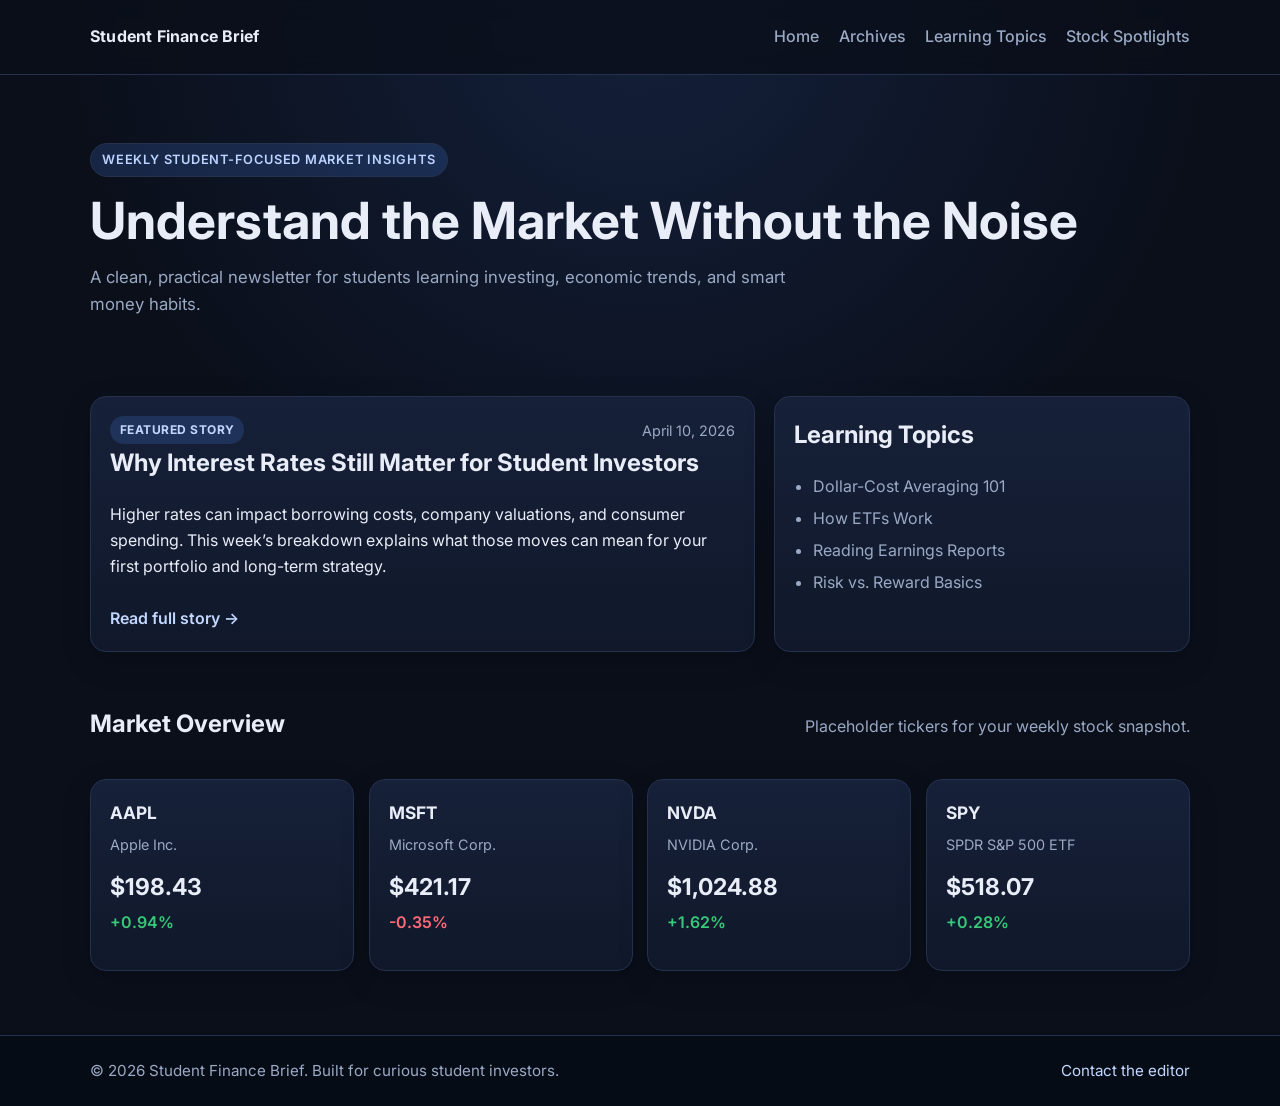
==== index.html @ 0701eed8 "Create dark-themed student finance newsletter homepage" ====
<!DOCTYPE html>
<html lang="en">
  <head>
    <meta charset="UTF-8" />
    <meta name="viewport" content="width=device-width, initial-scale=1.0" />
    <title>Student Finance Brief</title>
    <link rel="preconnect" href="https://fonts.googleapis.com" />
    <link rel="preconnect" href="https://fonts.gstatic.com" crossorigin />
    <link
      href="https://fonts.googleapis.com/css2?family=Inter:wght@400;500;600;700;800&display=swap"
      rel="stylesheet"
    />
    <link rel="stylesheet" href="style.css" />
  </head>
  <body>
    <header class="site-header">
      <div class="container nav-wrap">
        <a class="brand" href="#">Student Finance Brief</a>
        <nav aria-label="Main navigation">
          <ul class="nav-links">
            <li><a href="#">Home</a></li>
            <li><a href="#archives">Archives</a></li>
            <li><a href="#topics">Learning Topics</a></li>
            <li><a href="#spotlights">Stock Spotlights</a></li>
          </ul>
        </nav>
      </div>
    </header>

    <main>
      <section class="hero">
        <div class="container">
          <p class="tag">Weekly student-focused market insights</p>
          <h1>Understand the Market Without the Noise</h1>
          <p class="subtitle">
            A clean, practical newsletter for students learning investing,
            economic trends, and smart money habits.
          </p>
        </div>
      </section>

      <section class="section" id="archives">
        <div class="container grid two-col">
          <article class="card featured-story">
            <div class="card-head">
              <span class="badge">Featured Story</span>
              <time datetime="2026-04-10">April 10, 2026</time>
            </div>
            <h2>Why Interest Rates Still Matter for Student Investors</h2>
            <p>
              Higher rates can impact borrowing costs, company valuations, and
              consumer spending. This week’s breakdown explains what those moves
              can mean for your first portfolio and long-term strategy.
            </p>
            <a class="read-more" href="#">Read full story →</a>
          </article>

          <aside class="card" id="topics">
            <h2>Learning Topics</h2>
            <ul class="topic-list">
              <li>Dollar-Cost Averaging 101</li>
              <li>How ETFs Work</li>
              <li>Reading Earnings Reports</li>
              <li>Risk vs. Reward Basics</li>
            </ul>
          </aside>
        </div>
      </section>

      <section class="section" id="spotlights">
        <div class="container">
          <div class="section-header">
            <h2>Market Overview</h2>
            <p>Placeholder tickers for your weekly stock snapshot.</p>
          </div>
          <div class="ticker-grid" id="ticker-grid">
            <article class="ticker-card" data-symbol="AAPL">
              <h3>AAPL</h3>
              <p class="company">Apple Inc.</p>
              <p class="price">$---.--</p>
              <p class="change neutral">--.--%</p>
            </article>
            <article class="ticker-card" data-symbol="MSFT">
              <h3>MSFT</h3>
              <p class="company">Microsoft Corp.</p>
              <p class="price">$---.--</p>
              <p class="change neutral">--.--%</p>
            </article>
            <article class="ticker-card" data-symbol="NVDA">
              <h3>NVDA</h3>
              <p class="company">NVIDIA Corp.</p>
              <p class="price">$---.--</p>
              <p class="change neutral">--.--%</p>
            </article>
            <article class="ticker-card" data-symbol="SPY">
              <h3>SPY</h3>
              <p class="company">SPDR S&P 500 ETF</p>
              <p class="price">$---.--</p>
              <p class="change neutral">--.--%</p>
            </article>
          </div>
        </div>
      </section>
    </main>

    <footer class="site-footer">
      <div class="container footer-wrap">
        <p>© 2026 Student Finance Brief. Built for curious student investors.</p>
        <a href="mailto:editor@studentfinancebrief.com">Contact the editor</a>
      </div>
    </footer>

    <script src="script.js"></script>
  </body>
</html>
---- style.css ----
:root {
  --bg: #0a0f1a;
  --panel: #10182a;
  --panel-2: #162038;
  --text: #e8edf7;
  --muted: #9aa9c4;
  --accent: #4f8cff;
  --accent-soft: rgba(79, 140, 255, 0.18);
  --border: #24324f;
  --positive: #37c979;
  --negative: #ff6a7a;
  --neutral: #b5bfd3;
  --radius: 16px;
}

* {
  box-sizing: border-box;
}

body {
  margin: 0;
  font-family: "Inter", system-ui, -apple-system, Segoe UI, Roboto, sans-serif;
  background: radial-gradient(circle at top, #14203b 0%, var(--bg) 45%);
  color: var(--text);
  line-height: 1.6;
}

.container {
  width: min(1100px, 92vw);
  margin: 0 auto;
}

.site-header {
  position: sticky;
  top: 0;
  z-index: 20;
  backdrop-filter: blur(10px);
  background: rgba(10, 15, 26, 0.82);
  border-bottom: 1px solid var(--border);
}

.nav-wrap {
  display: flex;
  justify-content: space-between;
  align-items: center;
  min-height: 74px;
  gap: 1rem;
}

.brand {
  text-decoration: none;
  color: var(--text);
  font-weight: 700;
  letter-spacing: 0.2px;
}

.nav-links {
  list-style: none;
  margin: 0;
  padding: 0;
  display: flex;
  gap: 1.2rem;
  flex-wrap: wrap;
}

.nav-links a {
  text-decoration: none;
  color: var(--muted);
  font-weight: 500;
  transition: color 0.2s ease;
}

.nav-links a:hover {
  color: var(--text);
}

.hero {
  padding: 4.25rem 0 2.5rem;
}

.tag {
  display: inline-block;
  margin: 0;
  padding: 0.35rem 0.7rem;
  border-radius: 999px;
  border: 1px solid var(--border);
  background: var(--accent-soft);
  color: #bcd3ff;
  font-size: 0.8rem;
  font-weight: 600;
  text-transform: uppercase;
  letter-spacing: 0.06em;
}

h1 {
  margin: 0.85rem 0 0;
  font-size: clamp(2rem, 4.2vw, 3.2rem);
  line-height: 1.2;
}

.subtitle {
  max-width: 700px;
  margin-top: 0.8rem;
  color: var(--muted);
  font-size: 1.05rem;
}

.section {
  padding: 1.3rem 0 2rem;
}

.grid.two-col {
  display: grid;
  grid-template-columns: 1.6fr 1fr;
  gap: 1.2rem;
}

.card,
.ticker-card {
  background: linear-gradient(180deg, var(--panel-2), var(--panel));
  border: 1px solid var(--border);
  border-radius: var(--radius);
  padding: 1.2rem;
  box-shadow: 0 10px 30px rgba(0, 0, 0, 0.18);
}

.card h2,
.section-header h2 {
  margin-top: 0;
}

.card-head {
  display: flex;
  justify-content: space-between;
  align-items: center;
  gap: 1rem;
  color: var(--muted);
  font-size: 0.9rem;
}

.badge {
  padding: 0.28rem 0.6rem;
  border-radius: 999px;
  background: var(--accent-soft);
  color: #c2d7ff;
  font-size: 0.75rem;
  font-weight: 700;
  letter-spacing: 0.04em;
  text-transform: uppercase;
}

.read-more {
  display: inline-block;
  margin-top: 0.7rem;
  text-decoration: none;
  color: #c2d7ff;
  font-weight: 600;
}

.topic-list {
  margin: 0;
  padding-left: 1.15rem;
  color: var(--muted);
}

.topic-list li + li {
  margin-top: 0.4rem;
}

.section-header {
  display: flex;
  flex-wrap: wrap;
  justify-content: space-between;
  align-items: baseline;
  gap: 0.8rem;
  margin-bottom: 1rem;
}

.section-header p {
  margin: 0;
  color: var(--muted);
}

.ticker-grid {
  display: grid;
  grid-template-columns: repeat(4, minmax(150px, 1fr));
  gap: 0.9rem;
}

.ticker-card h3 {
  margin: 0;
  font-size: 1.08rem;
}

.company {
  margin: 0.35rem 0 0.8rem;
  color: var(--muted);
  font-size: 0.9rem;
}

.price {
  margin: 0;
  font-size: 1.45rem;
  font-weight: 700;
}

.change {
  margin-top: 0.25rem;
  font-weight: 600;
}

.change.positive {
  color: var(--positive);
}

.change.negative {
  color: var(--negative);
}

.change.neutral {
  color: var(--neutral);
}

.site-footer {
  margin-top: 2rem;
  border-top: 1px solid var(--border);
  background: rgba(7, 12, 22, 0.85);
}

.footer-wrap {
  min-height: 70px;
  display: flex;
  align-items: center;
  justify-content: space-between;
  flex-wrap: wrap;
  gap: 0.7rem;
  color: var(--muted);
  font-size: 0.95rem;
}

.site-footer a {
  color: #c2d7ff;
  text-decoration: none;
}

@media (max-width: 900px) {
  .grid.two-col {
    grid-template-columns: 1fr;
  }

  .ticker-grid {
    grid-template-columns: repeat(2, minmax(150px, 1fr));
  }
}

@media (max-width: 560px) {
  .ticker-grid {
    grid-template-columns: 1fr;
  }

  .nav-wrap {
    padding: 0.8rem 0;
  }
}
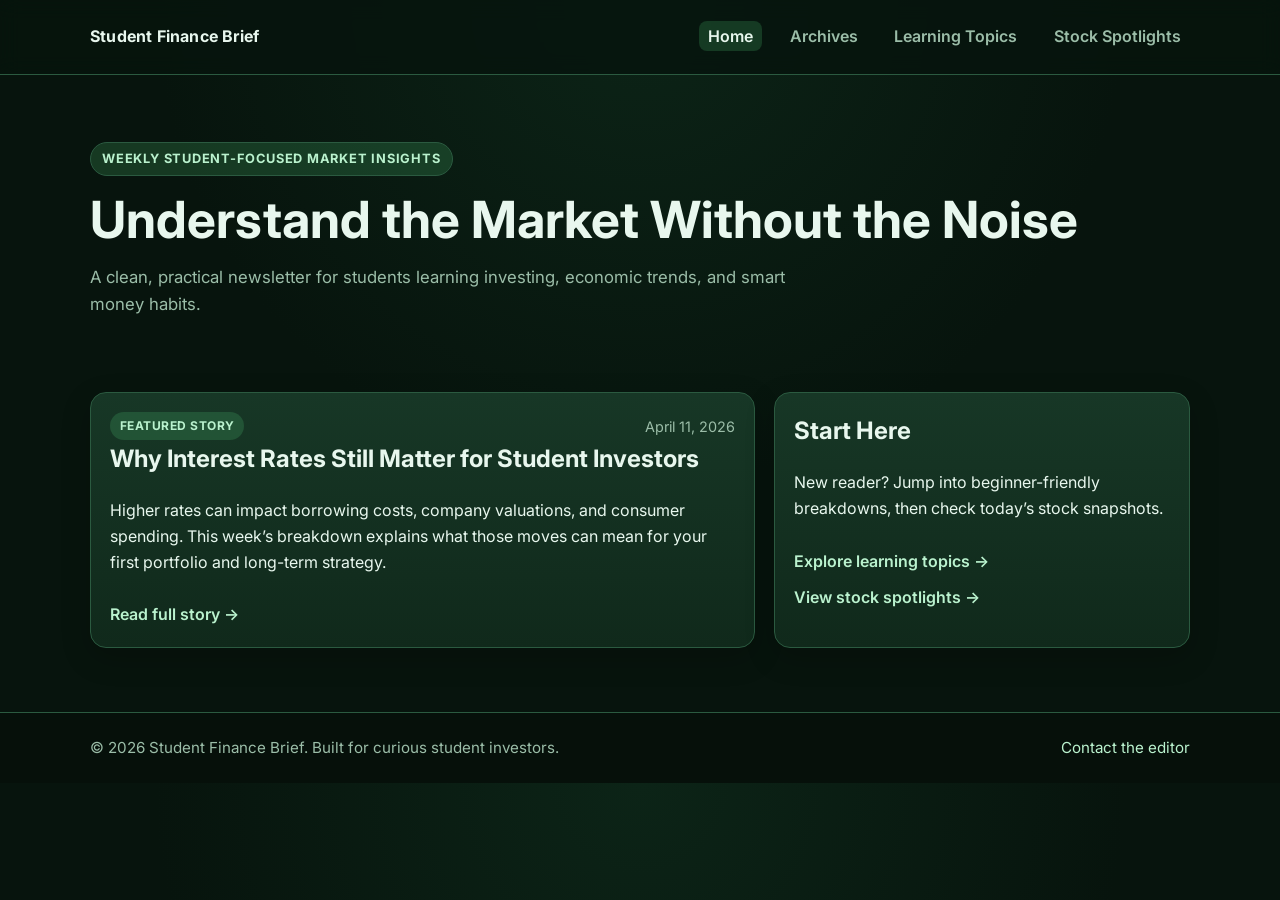
==== commit 6d4ef07e: "Split navbar into real pages and apply green finance theme" ====
--- a/index.html
+++ b/index.html
@@ -3,7 +3,7 @@
   <head>
     <meta charset="UTF-8" />
     <meta name="viewport" content="width=device-width, initial-scale=1.0" />
-    <title>Student Finance Brief</title>
+    <title>Student Finance Brief | Home</title>
     <link rel="preconnect" href="https://fonts.googleapis.com" />
     <link rel="preconnect" href="https://fonts.gstatic.com" crossorigin />
     <link
@@ -15,13 +15,13 @@
   <body>
     <header class="site-header">
       <div class="container nav-wrap">
-        <a class="brand" href="#">Student Finance Brief</a>
+        <a class="brand" href="index.html">Student Finance Brief</a>
         <nav aria-label="Main navigation">
           <ul class="nav-links">
-            <li><a href="#">Home</a></li>
-            <li><a href="#archives">Archives</a></li>
-            <li><a href="#topics">Learning Topics</a></li>
-            <li><a href="#spotlights">Stock Spotlights</a></li>
+            <li><a class="active" href="index.html">Home</a></li>
+            <li><a href="archives.html">Archives</a></li>
+            <li><a href="learning-topics.html">Learning Topics</a></li>
+            <li><a href="stock-spotlights.html">Stock Spotlights</a></li>
           </ul>
         </nav>
       </div>
@@ -39,12 +39,12 @@
         </div>
       </section>
 
-      <section class="section" id="archives">
+      <section class="section">
         <div class="container grid two-col">
           <article class="card featured-story">
             <div class="card-head">
               <span class="badge">Featured Story</span>
-              <time datetime="2026-04-10">April 10, 2026</time>
+              <time datetime="2026-04-11">April 11, 2026</time>
             </div>
             <h2>Why Interest Rates Still Matter for Student Investors</h2>
             <p>
@@ -52,53 +52,19 @@
               consumer spending. This week’s breakdown explains what those moves
               can mean for your first portfolio and long-term strategy.
             </p>
-            <a class="read-more" href="#">Read full story →</a>
+            <a class="read-more" href="archives.html">Read full story →</a>
           </article>
 
-          <aside class="card" id="topics">
-            <h2>Learning Topics</h2>
-            <ul class="topic-list">
-              <li>Dollar-Cost Averaging 101</li>
-              <li>How ETFs Work</li>
-              <li>Reading Earnings Reports</li>
-              <li>Risk vs. Reward Basics</li>
-            </ul>
+          <aside class="card">
+            <h2>Start Here</h2>
+            <p>
+              New reader? Jump into beginner-friendly breakdowns, then check
+              today’s stock snapshots.
+            </p>
+            <a class="inline-link" href="learning-topics.html">Explore learning topics →</a>
+            <br />
+            <a class="inline-link" href="stock-spotlights.html">View stock spotlights →</a>
           </aside>
-        </div>
-      </section>
-
-      <section class="section" id="spotlights">
-        <div class="container">
-          <div class="section-header">
-            <h2>Market Overview</h2>
-            <p>Placeholder tickers for your weekly stock snapshot.</p>
-          </div>
-          <div class="ticker-grid" id="ticker-grid">
-            <article class="ticker-card" data-symbol="AAPL">
-              <h3>AAPL</h3>
-              <p class="company">Apple Inc.</p>
-              <p class="price">$---.--</p>
-              <p class="change neutral">--.--%</p>
-            </article>
-            <article class="ticker-card" data-symbol="MSFT">
-              <h3>MSFT</h3>
-              <p class="company">Microsoft Corp.</p>
-              <p class="price">$---.--</p>
-              <p class="change neutral">--.--%</p>
-            </article>
-            <article class="ticker-card" data-symbol="NVDA">
-              <h3>NVDA</h3>
-              <p class="company">NVIDIA Corp.</p>
-              <p class="price">$---.--</p>
-              <p class="change neutral">--.--%</p>
-            </article>
-            <article class="ticker-card" data-symbol="SPY">
-              <h3>SPY</h3>
-              <p class="company">SPDR S&P 500 ETF</p>
-              <p class="price">$---.--</p>
-              <p class="change neutral">--.--%</p>
-            </article>
-          </div>
         </div>
       </section>
     </main>
@@ -109,7 +75,5 @@
         <a href="mailto:editor@studentfinancebrief.com">Contact the editor</a>
       </div>
     </footer>
-
-    <script src="script.js"></script>
   </body>
 </html>
--- a/style.css
+++ b/style.css
@@ -1,15 +1,17 @@
 :root {
-  --bg: #0a0f1a;
-  --panel: #10182a;
-  --panel-2: #162038;
-  --text: #e8edf7;
-  --muted: #9aa9c4;
-  --accent: #4f8cff;
-  --accent-soft: rgba(79, 140, 255, 0.18);
-  --border: #24324f;
-  --positive: #37c979;
-  --negative: #ff6a7a;
-  --neutral: #b5bfd3;
+  --bg: #07140d;
+  --bg-accent: #0c2417;
+  --panel: #10291b;
+  --panel-2: #173726;
+  --text: #e8f7ee;
+  --muted: #9bbda8;
+  --accent: #4fce79;
+  --accent-strong: #27b45c;
+  --accent-soft: rgba(79, 206, 121, 0.2);
+  --border: #2b5a40;
+  --positive: #70f5a3;
+  --negative: #ff7d8d;
+  --neutral: #b9d6c3;
   --radius: 16px;
 }
 
@@ -20,7 +22,7 @@
 body {
   margin: 0;
   font-family: "Inter", system-ui, -apple-system, Segoe UI, Roboto, sans-serif;
-  background: radial-gradient(circle at top, #14203b 0%, var(--bg) 45%);
+  background: radial-gradient(circle at top, var(--bg-accent) 0%, var(--bg) 48%);
   color: var(--text);
   line-height: 1.6;
 }
@@ -35,7 +37,7 @@
   top: 0;
   z-index: 20;
   backdrop-filter: blur(10px);
-  background: rgba(10, 15, 26, 0.82);
+  background: rgba(7, 20, 13, 0.85);
   border-bottom: 1px solid var(--border);
 }
 
@@ -66,16 +68,25 @@
 .nav-links a {
   text-decoration: none;
   color: var(--muted);
-  font-weight: 500;
-  transition: color 0.2s ease;
-}
-
-.nav-links a:hover {
+  font-weight: 600;
+  padding: 0.3rem 0.55rem;
+  border-radius: 8px;
+  transition: color 0.2s ease, background-color 0.2s ease;
+}
+
+.nav-links a:hover,
+.nav-links a.active {
   color: var(--text);
-}
-
-.hero {
-  padding: 4.25rem 0 2.5rem;
+  background: var(--accent-soft);
+}
+
+.hero,
+.page-hero {
+  padding: 4.2rem 0 2.3rem;
+}
+
+.page-hero {
+  padding-top: 3rem;
 }
 
 .tag {
@@ -85,9 +96,9 @@
   border-radius: 999px;
   border: 1px solid var(--border);
   background: var(--accent-soft);
-  color: #bcd3ff;
+  color: #baf2ce;
   font-size: 0.8rem;
-  font-weight: 600;
+  font-weight: 700;
   text-transform: uppercase;
   letter-spacing: 0.06em;
 }
@@ -96,6 +107,10 @@
   margin: 0.85rem 0 0;
   font-size: clamp(2rem, 4.2vw, 3.2rem);
   line-height: 1.2;
+}
+
+h2 {
+  margin-top: 0;
 }
 
 .subtitle {
@@ -121,12 +136,7 @@
   border: 1px solid var(--border);
   border-radius: var(--radius);
   padding: 1.2rem;
-  box-shadow: 0 10px 30px rgba(0, 0, 0, 0.18);
-}
-
-.card h2,
-.section-header h2 {
-  margin-top: 0;
+  box-shadow: 0 10px 30px rgba(0, 0, 0, 0.2);
 }
 
 .card-head {
@@ -142,28 +152,31 @@
   padding: 0.28rem 0.6rem;
   border-radius: 999px;
   background: var(--accent-soft);
-  color: #c2d7ff;
+  color: #baf2ce;
   font-size: 0.75rem;
   font-weight: 700;
   letter-spacing: 0.04em;
   text-transform: uppercase;
 }
 
-.read-more {
+.read-more,
+.inline-link {
   display: inline-block;
   margin-top: 0.7rem;
   text-decoration: none;
-  color: #c2d7ff;
+  color: #baf2ce;
   font-weight: 600;
 }
 
-.topic-list {
+.topic-list,
+.archive-list {
   margin: 0;
   padding-left: 1.15rem;
   color: var(--muted);
 }
 
-.topic-list li + li {
+.topic-list li + li,
+.archive-list li + li {
   margin-top: 0.4rem;
 }
 
@@ -224,7 +237,7 @@
 .site-footer {
   margin-top: 2rem;
   border-top: 1px solid var(--border);
-  background: rgba(7, 12, 22, 0.85);
+  background: rgba(6, 16, 11, 0.9);
 }
 
 .footer-wrap {
@@ -239,7 +252,7 @@
 }
 
 .site-footer a {
-  color: #c2d7ff;
+  color: #baf2ce;
   text-decoration: none;
 }
 
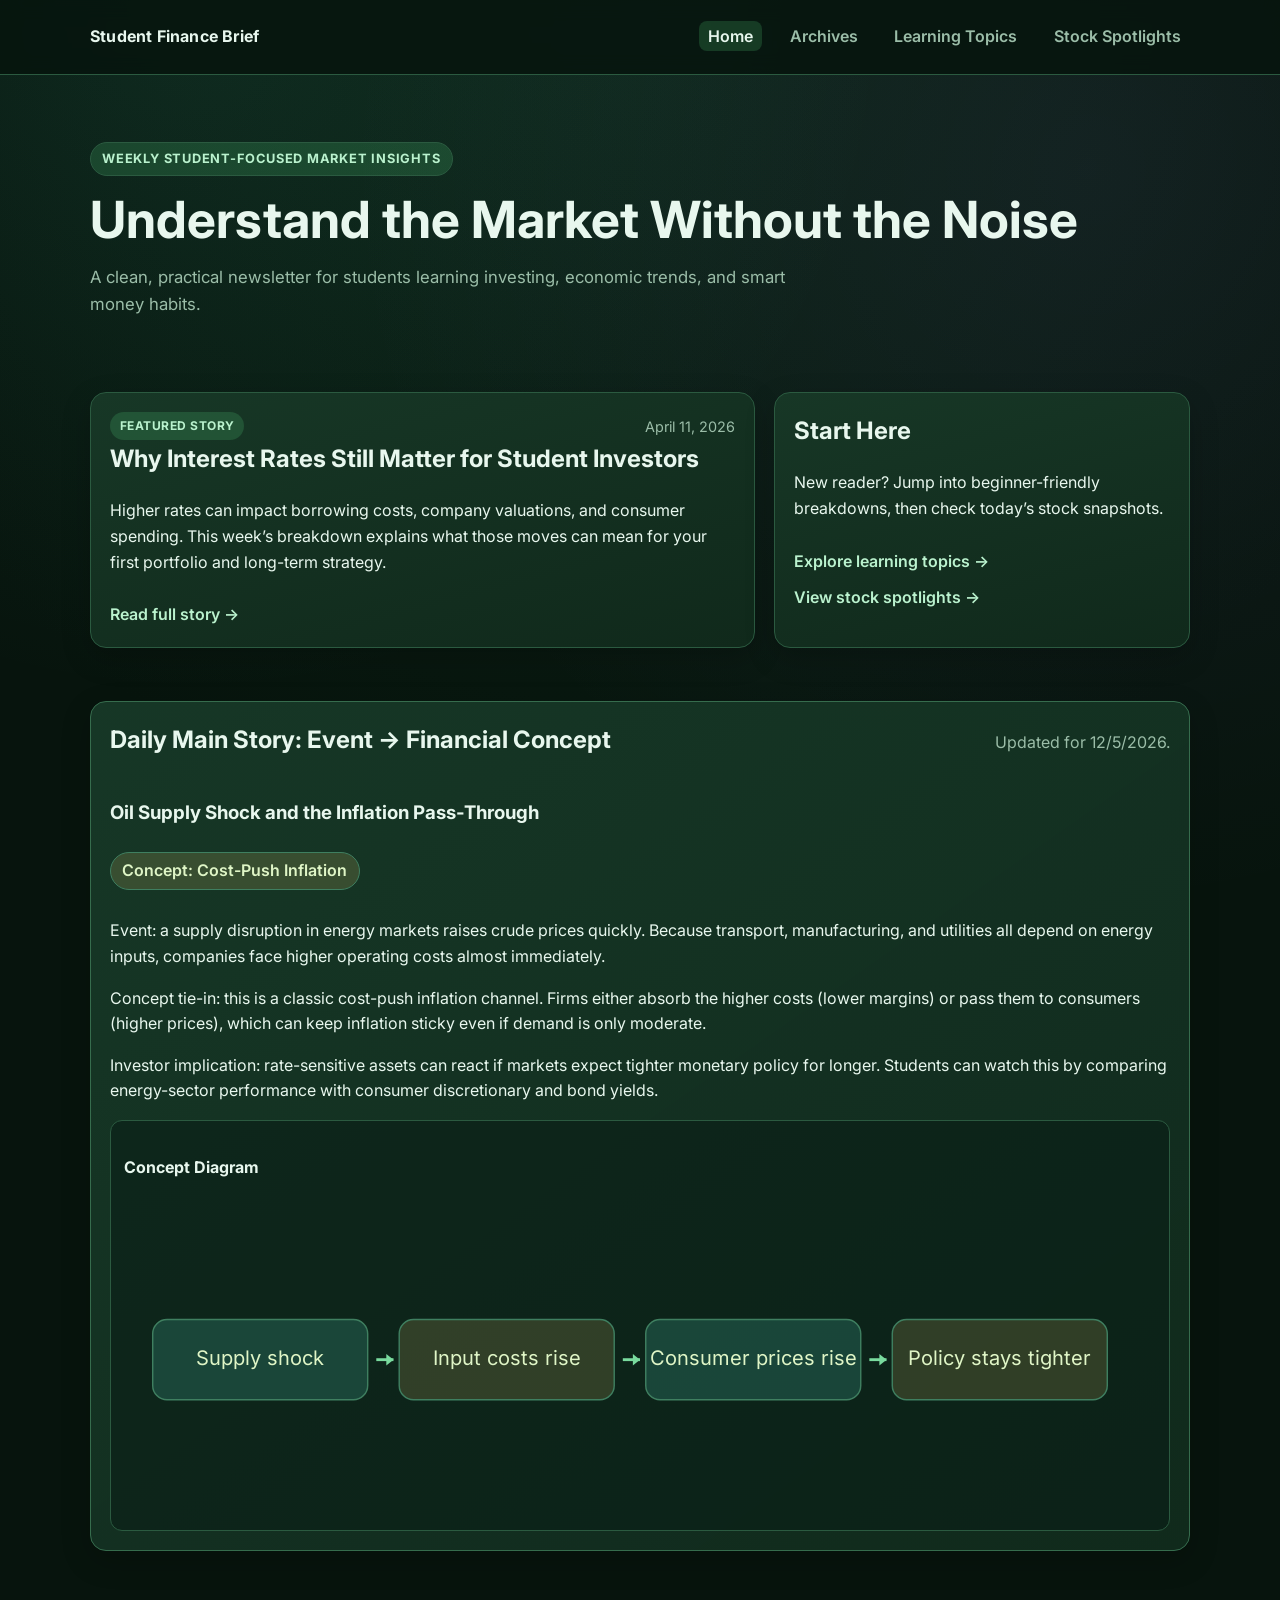
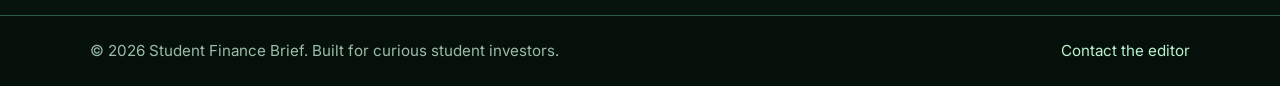
==== commit 7ebf758a: "Add accordions, richer color contrast, and rotating daily main story" ====
--- a/index.html
+++ b/index.html
@@ -67,6 +67,27 @@
           </aside>
         </div>
       </section>
+
+      <section class="section">
+        <div class="container">
+          <article class="card main-story-card">
+            <div class="section-header">
+              <h2>Daily Main Story: Event → Financial Concept</h2>
+              <p id="story-date-note">Updates automatically by date.</p>
+            </div>
+            <h3 id="main-story-title">Loading daily story…</h3>
+            <p class="main-story-concept" id="main-story-concept"></p>
+            <p id="main-story-body-1"></p>
+            <p id="main-story-body-2"></p>
+            <p id="main-story-body-3"></p>
+
+            <div class="diagram-wrap">
+              <h4>Concept Diagram</h4>
+              <svg id="story-diagram" viewBox="0 0 720 220" role="img" aria-label="Concept flow diagram"></svg>
+            </div>
+          </article>
+        </div>
+      </section>
     </main>
 
     <footer class="site-footer">
@@ -75,5 +96,7 @@
         <a href="mailto:editor@studentfinancebrief.com">Contact the editor</a>
       </div>
     </footer>
+
+    <script src="script.js"></script>
   </body>
 </html>
--- a/style.css
+++ b/style.css
@@ -1,5 +1,7 @@
 :root {
   --bg: #07140d;
+  --bg-2: #0f1e16;
+  --bg-3: #10261b;
   --bg-accent: #0c2417;
   --panel: #10291b;
   --panel-2: #173726;
@@ -8,6 +10,9 @@
   --accent: #4fce79;
   --accent-strong: #27b45c;
   --accent-soft: rgba(79, 206, 121, 0.2);
+  --teal-soft: rgba(82, 222, 198, 0.16);
+  --gold-soft: rgba(235, 204, 111, 0.16);
+  --violet-soft: rgba(157, 132, 255, 0.16);
   --border: #2b5a40;
   --positive: #70f5a3;
   --negative: #ff7d8d;
@@ -22,7 +27,10 @@
 body {
   margin: 0;
   font-family: "Inter", system-ui, -apple-system, Segoe UI, Roboto, sans-serif;
-  background: radial-gradient(circle at top, var(--bg-accent) 0%, var(--bg) 48%);
+  background:
+    radial-gradient(circle at 15% 0%, rgba(82, 222, 198, 0.08), transparent 35%),
+    radial-gradient(circle at 85% 10%, rgba(157, 132, 255, 0.07), transparent 40%),
+    radial-gradient(circle at top, var(--bg-accent) 0%, var(--bg) 48%);
   color: var(--text);
   line-height: 1.6;
 }
@@ -132,7 +140,7 @@
 
 .card,
 .ticker-card {
-  background: linear-gradient(180deg, var(--panel-2), var(--panel));
+  background: linear-gradient(165deg, var(--panel-2), var(--panel));
   border: 1px solid var(--border);
   border-radius: var(--radius);
   padding: 1.2rem;
@@ -275,3 +283,223 @@
     padding: 0.8rem 0;
   }
 }
+
+.data-note {
+  margin-top: 0.6rem;
+  color: #baf2ce;
+  font-size: 0.92rem;
+}
+
+.vocab-grid {
+  margin-top: 1rem;
+  display: grid;
+  grid-template-columns: repeat(2, minmax(240px, 1fr));
+  gap: 0.9rem;
+}
+
+.vocab-item {
+  padding: 0.9rem;
+  border: 1px solid var(--border);
+  border-radius: 12px;
+  background: rgba(14, 38, 26, 0.55);
+}
+
+.vocab-item h3 {
+  margin: 0;
+  color: #c8ffdd;
+}
+
+.vocab-item p {
+  margin: 0.45rem 0 0;
+  color: var(--muted);
+}
+
+.timeline {
+  margin-top: 1rem;
+  display: grid;
+  grid-template-columns: repeat(2, minmax(260px, 1fr));
+  gap: 1rem;
+}
+
+.event-card h3,
+.featured-card h3 {
+  margin-bottom: 0.5rem;
+}
+
+.event-card p {
+  margin: 0.45rem 0;
+}
+
+.featured-grid {
+  display: grid;
+  grid-template-columns: repeat(3, minmax(200px, 1fr));
+  gap: 0.9rem;
+}
+
+@media (max-width: 900px) {
+  .vocab-grid,
+  .timeline,
+  .featured-grid {
+    grid-template-columns: 1fr;
+  }
+}
+
+.vocab-more[hidden] {
+  display: none;
+}
+
+.see-more-btn {
+  margin-top: 1rem;
+  border: 1px solid var(--border);
+  background: var(--accent-soft);
+  color: var(--text);
+  padding: 0.65rem 1rem;
+  border-radius: 10px;
+  font-weight: 600;
+  cursor: pointer;
+}
+
+.event-link-grid {
+  display: grid;
+  grid-template-columns: repeat(2, minmax(260px, 1fr));
+  gap: 1rem;
+}
+
+.event-link {
+  text-decoration: none;
+  color: var(--text);
+}
+
+.event-link span {
+  display: inline-block;
+  margin-top: 0.5rem;
+  color: #baf2ce;
+  font-weight: 600;
+}
+
+.event-article {
+  max-width: 860px;
+  margin: 0 auto;
+}
+
+.news-layout {
+  display: grid;
+  grid-template-columns: 1.6fr 1fr;
+  gap: 1rem;
+}
+
+.news-feature h2 {
+  margin-bottom: 0.6rem;
+}
+
+.implication-box {
+  margin-top: 1rem;
+  border: 1px solid var(--border);
+  border-radius: 12px;
+  padding: 0.9rem;
+  background: rgba(10, 34, 21, 0.55);
+}
+
+.news-rail {
+  display: grid;
+  gap: 0.8rem;
+}
+
+.rail-card h3 {
+  margin: 0.3rem 0;
+}
+
+.impact-grid {
+  display: grid;
+  grid-template-columns: repeat(3, minmax(220px, 1fr));
+  gap: 0.9rem;
+}
+
+.learn-more-list {
+  margin: 0;
+  padding-left: 1rem;
+}
+
+.learn-more-list li + li {
+  margin-top: 0.55rem;
+}
+
+.learn-more-list a {
+  color: #c8ffdd;
+}
+
+@media (max-width: 900px) {
+  .event-link-grid,
+  .news-layout,
+  .impact-grid {
+    grid-template-columns: 1fr;
+  }
+}
+
+.main-story-card {
+  border-color: #366c4d;
+  background:
+    linear-gradient(145deg, rgba(23, 55, 38, 0.92), rgba(16, 41, 27, 0.95)),
+    var(--teal-soft);
+}
+
+.main-story-concept {
+  display: inline-block;
+  margin: 0.35rem 0 0.8rem;
+  padding: 0.3rem 0.7rem;
+  border-radius: 999px;
+  border: 1px solid #3f7f60;
+  background: var(--gold-soft);
+  font-weight: 600;
+  color: #dff5c6;
+}
+
+.diagram-wrap {
+  margin-top: 1rem;
+  border: 1px solid var(--border);
+  border-radius: 12px;
+  padding: 0.8rem;
+  background: rgba(8, 28, 20, 0.55);
+}
+
+#story-diagram {
+  width: 100%;
+  height: auto;
+  display: block;
+}
+
+.accordion-list {
+  display: grid;
+  gap: 0.8rem;
+}
+
+.entry-accordion summary {
+  cursor: pointer;
+  list-style: none;
+  display: flex;
+  justify-content: space-between;
+  align-items: center;
+  gap: 0.8rem;
+  font-weight: 600;
+}
+
+.entry-accordion summary::-webkit-details-marker {
+  display: none;
+}
+
+.accordion-hint {
+  color: #9ed8ba;
+  font-size: 0.8rem;
+  font-weight: 500;
+}
+
+.accordion-body {
+  margin-top: 0.8rem;
+  padding-top: 0.8rem;
+  border-top: 1px dashed var(--border);
+  color: var(--muted);
+}
+
+.entry-accordion[open] {
+  box-shadow: 0 0 0 1px #3f7f60, 0 12px 28px rgba(0, 0, 0, 0.25);
+}
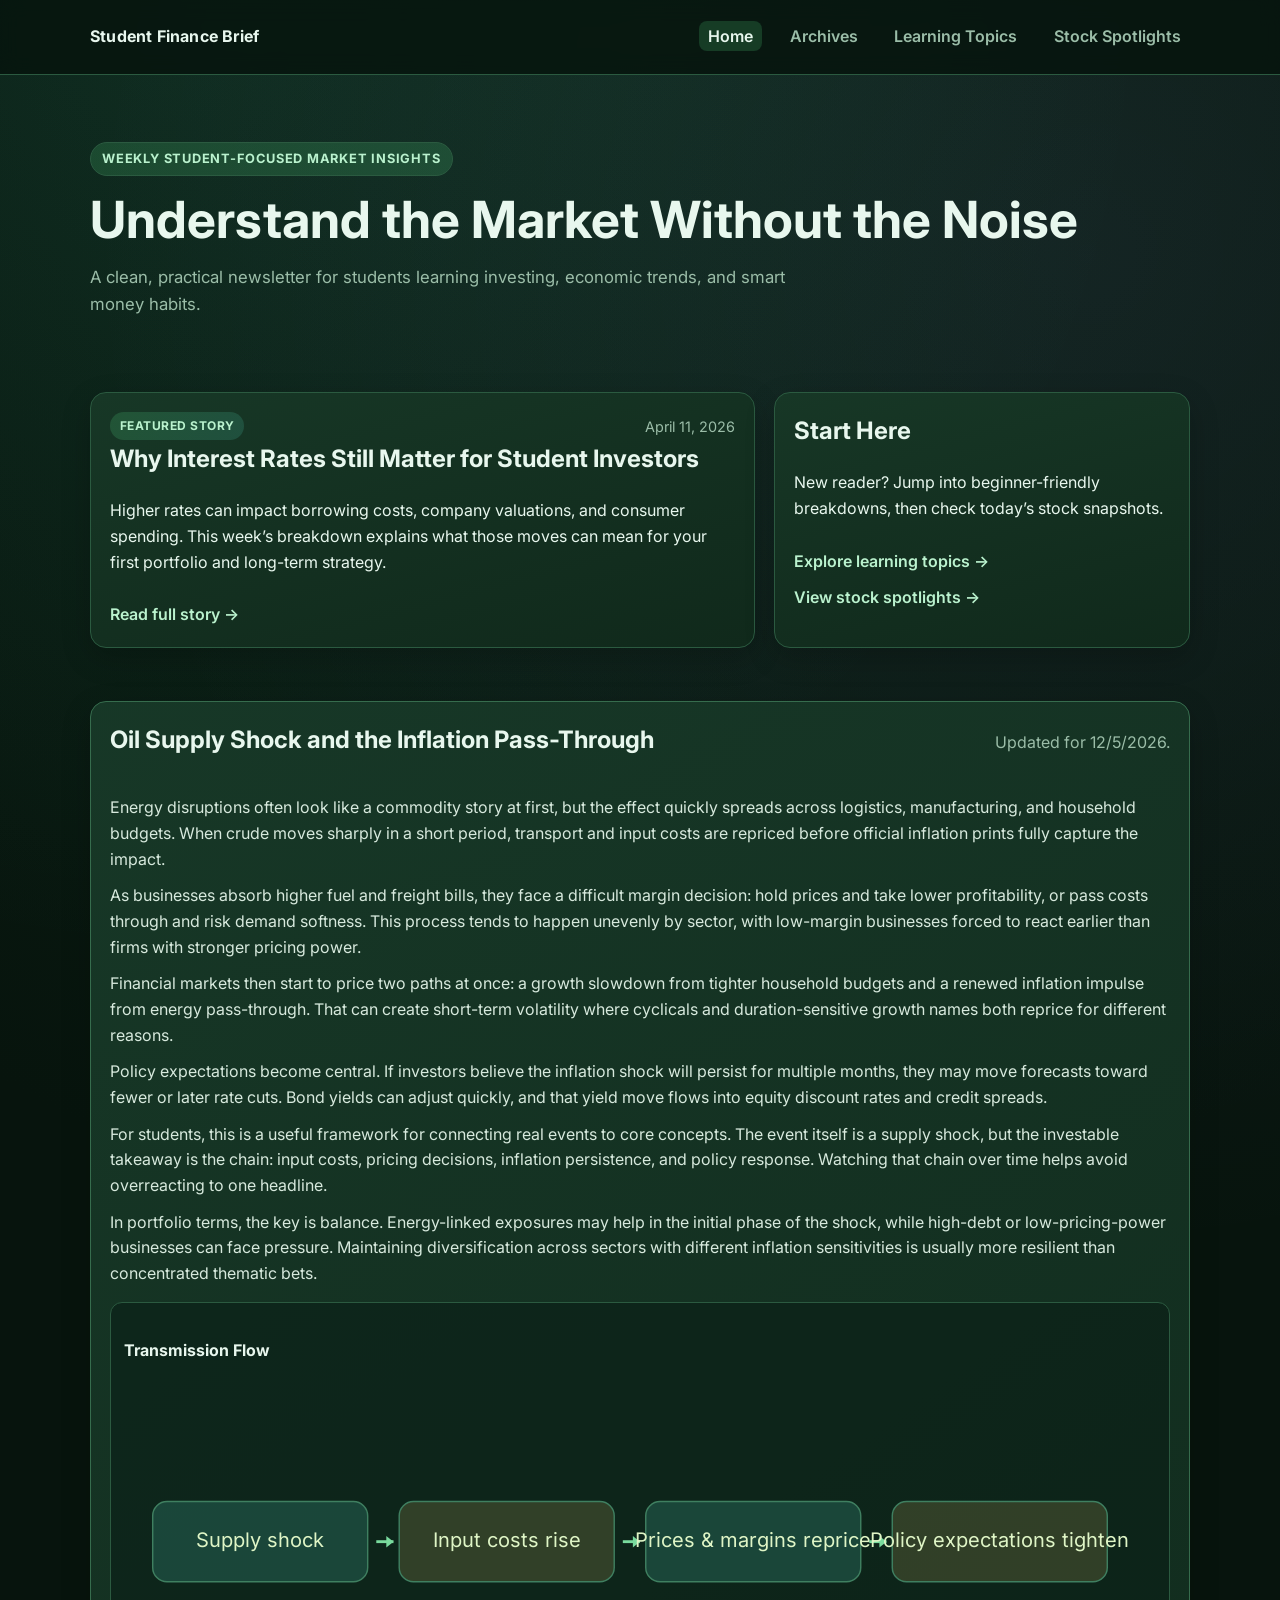
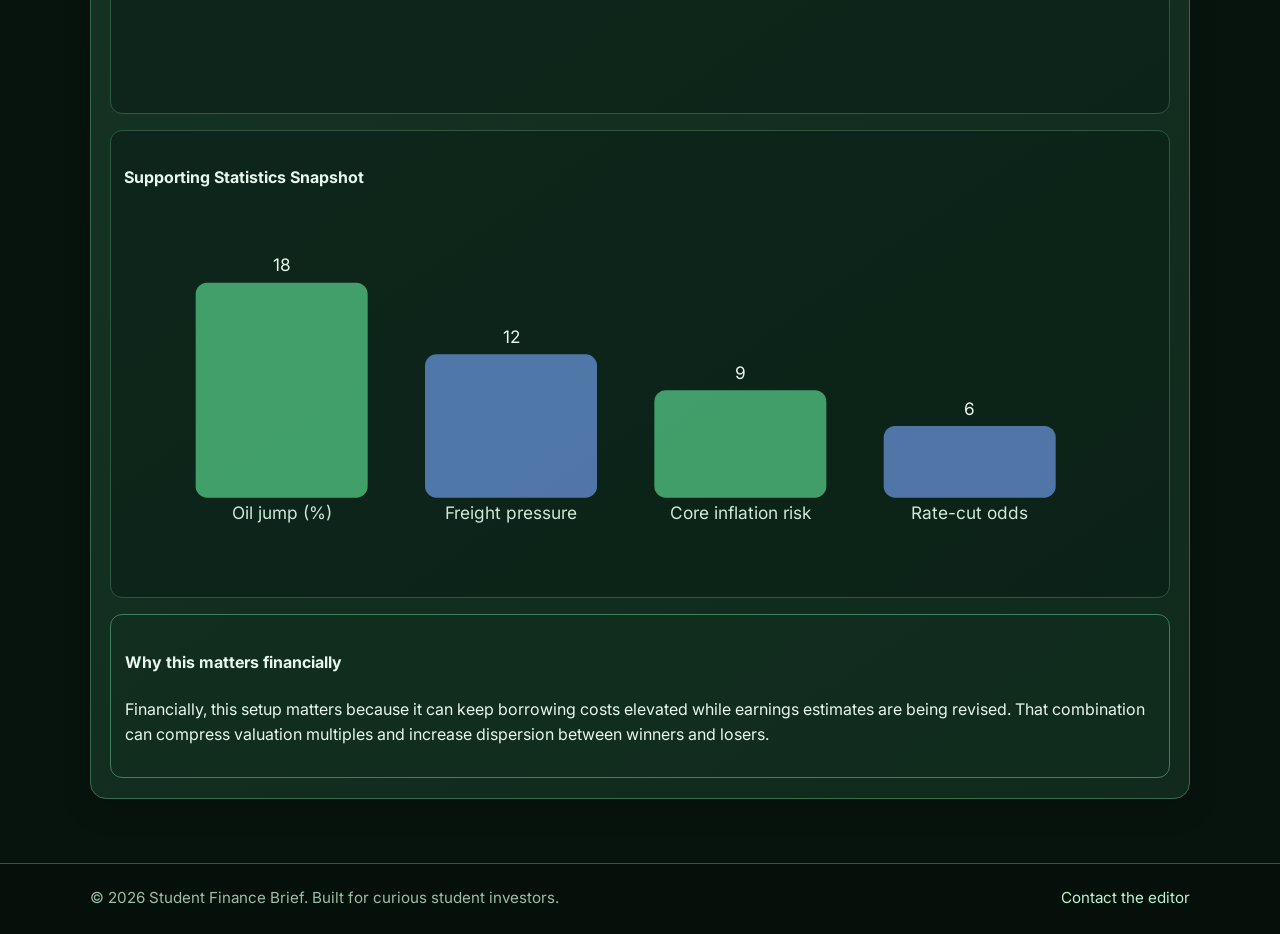
==== commit 1d3426d1: "Expand daily story depth, auto-archive rollover, and richer sector context" ====
--- a/index.html
+++ b/index.html
@@ -72,19 +72,23 @@
         <div class="container">
           <article class="card main-story-card">
             <div class="section-header">
-              <h2>Daily Main Story: Event → Financial Concept</h2>
+              <h2 id="main-story-title">Loading daily story…</h2>
               <p id="story-date-note">Updates automatically by date.</p>
             </div>
-            <h3 id="main-story-title">Loading daily story…</h3>
-            <p class="main-story-concept" id="main-story-concept"></p>
-            <p id="main-story-body-1"></p>
-            <p id="main-story-body-2"></p>
-            <p id="main-story-body-3"></p>
+
+            <div id="main-story-content" class="long-story"></div>
 
             <div class="diagram-wrap">
-              <h4>Concept Diagram</h4>
+              <h4>Transmission Flow</h4>
               <svg id="story-diagram" viewBox="0 0 720 220" role="img" aria-label="Concept flow diagram"></svg>
             </div>
+
+            <div class="diagram-wrap">
+              <h4>Supporting Statistics Snapshot</h4>
+              <svg id="story-stats-chart" viewBox="0 0 720 260" role="img" aria-label="Statistics chart"></svg>
+            </div>
+
+            <div class="financial-bottom" id="main-story-financial"></div>
           </article>
         </div>
       </section>
--- a/style.css
+++ b/style.css
@@ -503,3 +503,66 @@
 .entry-accordion[open] {
   box-shadow: 0 0 0 1px #3f7f60, 0 12px 28px rgba(0, 0, 0, 0.25);
 }
+
+.badge {
+  background: linear-gradient(120deg, var(--accent-soft), var(--teal-soft));
+}
+
+.entry-accordion:nth-child(3n + 1) {
+  border-color: #3f7f60;
+}
+
+.entry-accordion:nth-child(3n + 2) {
+  border-color: #3b6785;
+  background: linear-gradient(160deg, rgba(23, 55, 38, 0.94), rgba(19, 34, 52, 0.7));
+}
+
+.entry-accordion:nth-child(3n + 3) {
+  border-color: #7d6a3c;
+  background: linear-gradient(160deg, rgba(23, 55, 38, 0.94), rgba(48, 41, 24, 0.6));
+}
+
+.learn-more-list a:hover {
+  color: #f0e1a8;
+}
+
+.long-story p {
+  margin: 0.7rem 0;
+  color: #d7e9dd;
+}
+
+.financial-bottom {
+  margin-top: 1rem;
+  padding: 0.85rem;
+  border: 1px solid #3f7f60;
+  border-radius: 12px;
+  background: rgba(18, 45, 30, 0.6);
+}
+
+#story-stats-chart {
+  width: 100%;
+  height: auto;
+  display: block;
+}
+
+.sector-meta {
+  margin-top: 0.8rem;
+  padding-top: 0.7rem;
+  border-top: 1px dashed var(--border);
+  color: #c5dfce;
+  font-size: 0.9rem;
+}
+
+.sector-meta p {
+  margin: 0.3rem 0;
+}
+
+.daily-log {
+  display: grid;
+  gap: 0.8rem;
+  margin-top: 0.7rem;
+}
+
+.log-item h3 {
+  margin: 0 0 0.35rem;
+}
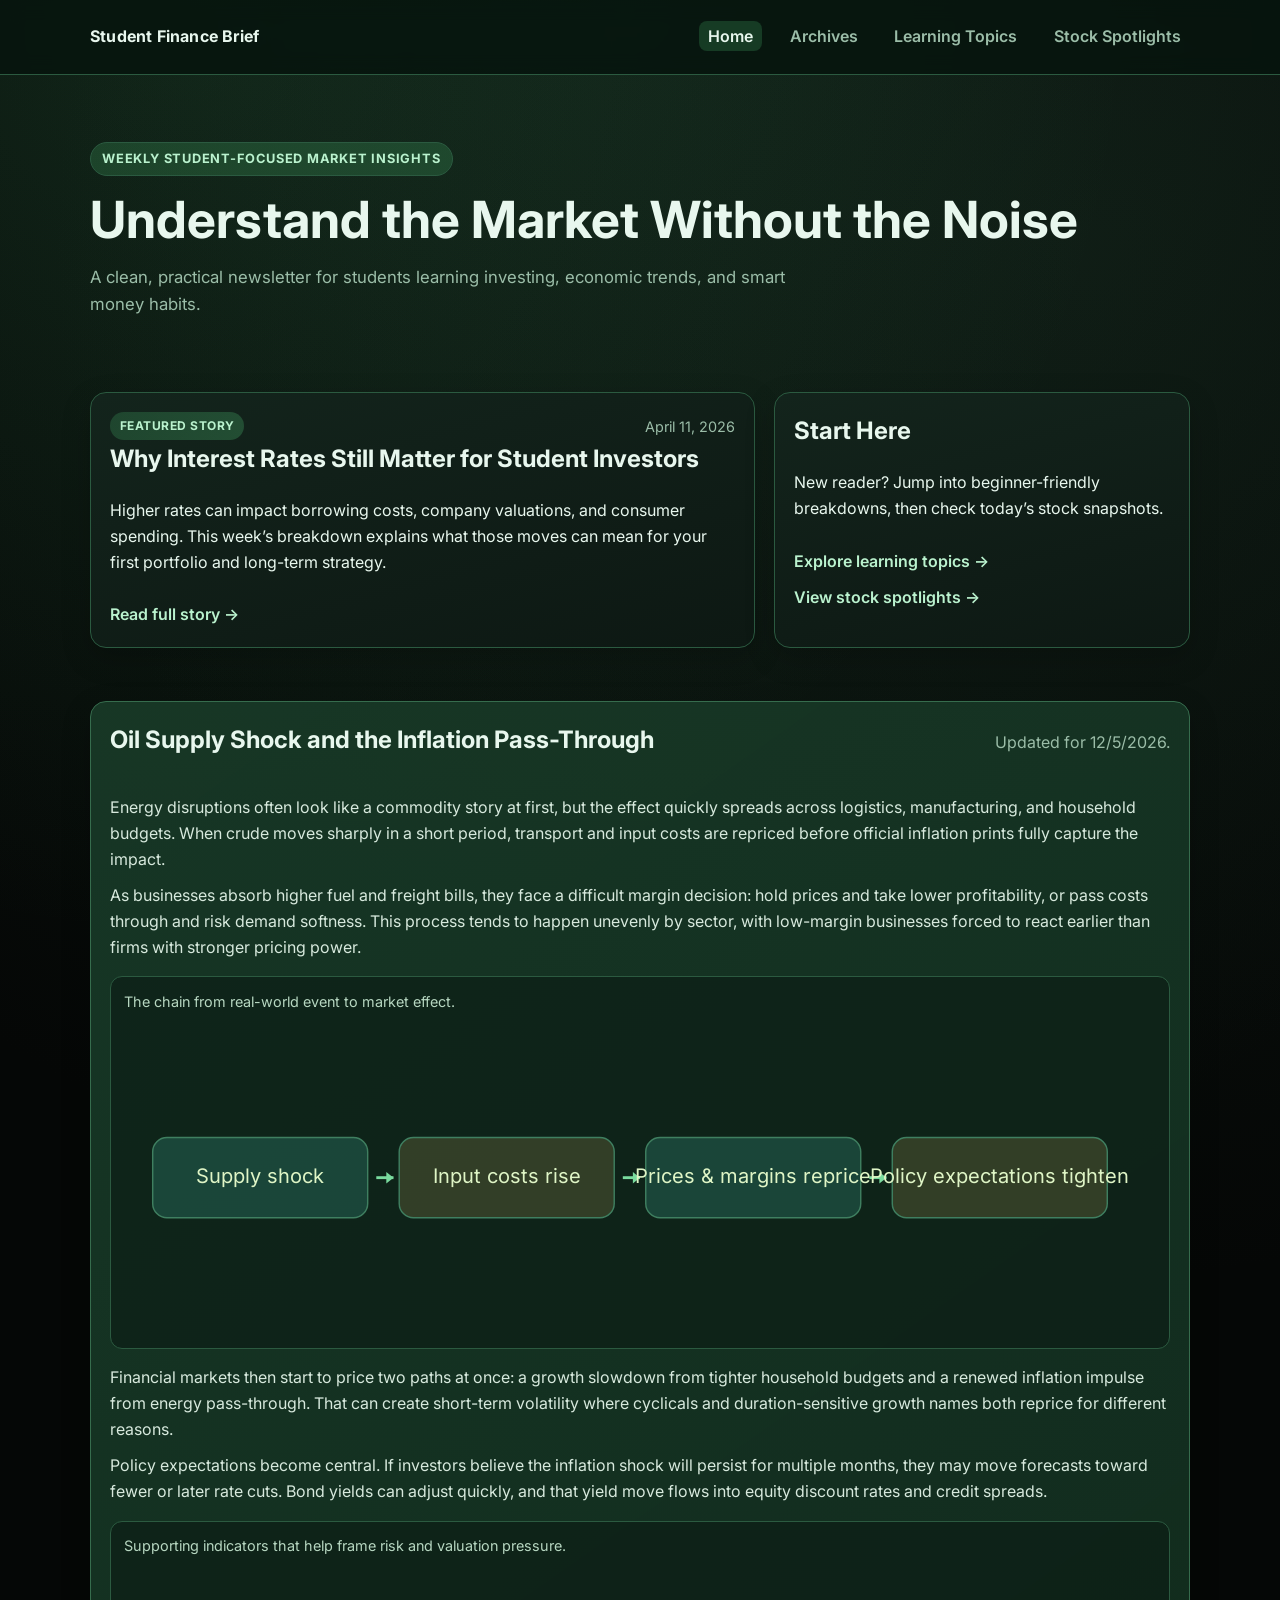
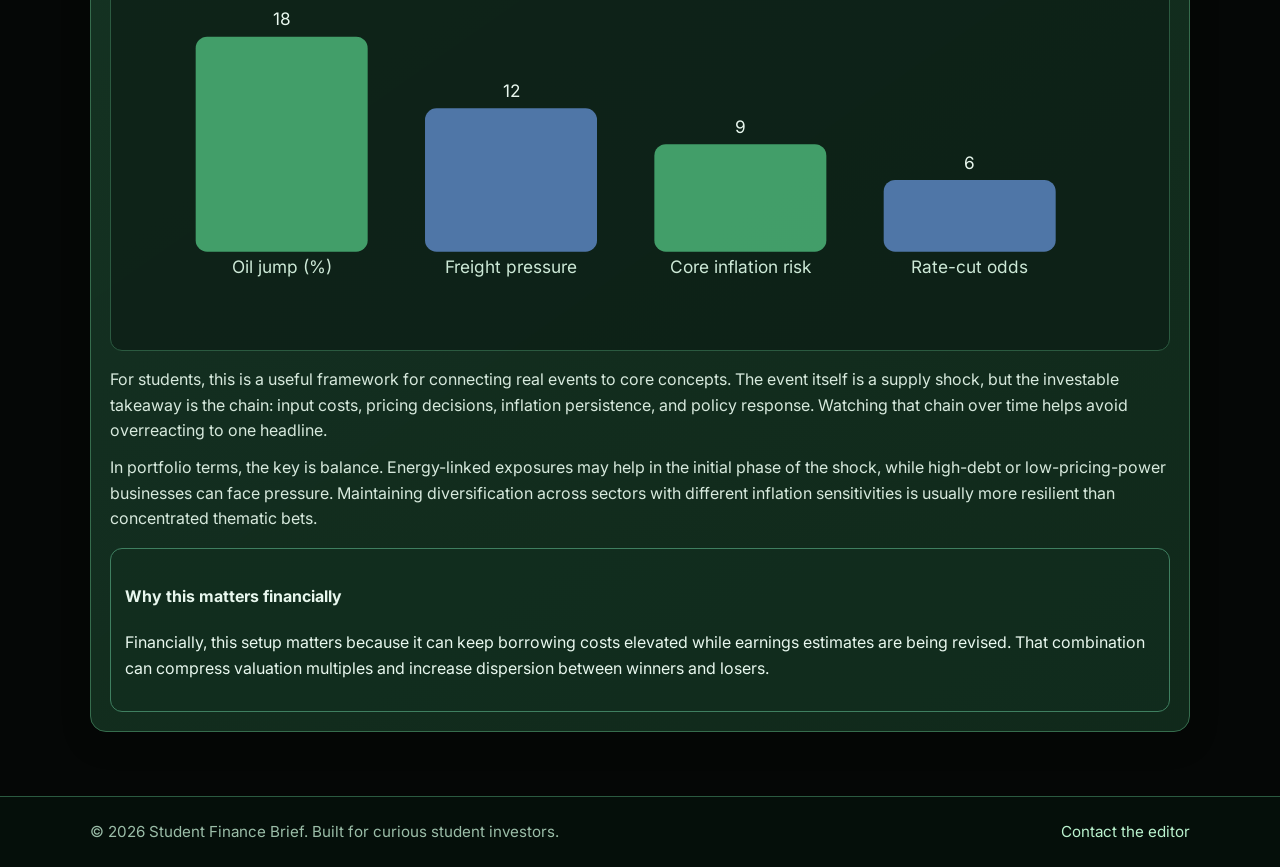
==== commit 19c0001f: "Integrate story visuals inline for more natural narrative flow" ====
--- a/index.html
+++ b/index.html
@@ -77,17 +77,6 @@
             </div>
 
             <div id="main-story-content" class="long-story"></div>
-
-            <div class="diagram-wrap">
-              <h4>Transmission Flow</h4>
-              <svg id="story-diagram" viewBox="0 0 720 220" role="img" aria-label="Concept flow diagram"></svg>
-            </div>
-
-            <div class="diagram-wrap">
-              <h4>Supporting Statistics Snapshot</h4>
-              <svg id="story-stats-chart" viewBox="0 0 720 260" role="img" aria-label="Statistics chart"></svg>
-            </div>
-
             <div class="financial-bottom" id="main-story-financial"></div>
           </article>
         </div>
--- a/style.css
+++ b/style.css
@@ -1,18 +1,18 @@
 :root {
-  --bg: #07140d;
-  --bg-2: #0f1e16;
-  --bg-3: #10261b;
-  --bg-accent: #0c2417;
-  --panel: #10291b;
-  --panel-2: #173726;
+  --bg: #050706;
+  --bg-2: #0a120e;
+  --bg-3: #122018;
+  --bg-accent: #0d1a13;
+  --panel: #0d1813;
+  --panel-2: #13241c;
   --text: #e8f7ee;
   --muted: #9bbda8;
-  --accent: #4fce79;
-  --accent-strong: #27b45c;
+  --accent: #49b36d;
+  --accent-strong: #3a9a5a;
   --accent-soft: rgba(79, 206, 121, 0.2);
-  --teal-soft: rgba(82, 222, 198, 0.16);
-  --gold-soft: rgba(235, 204, 111, 0.16);
-  --violet-soft: rgba(157, 132, 255, 0.16);
+  --teal-soft: rgba(73, 179, 109, 0.18);
+  --gold-soft: rgba(73, 179, 109, 0.1);
+  --violet-soft: rgba(19, 36, 28, 0.45);
   --border: #2b5a40;
   --positive: #70f5a3;
   --negative: #ff7d8d;
@@ -28,8 +28,8 @@
   margin: 0;
   font-family: "Inter", system-ui, -apple-system, Segoe UI, Roboto, sans-serif;
   background:
-    radial-gradient(circle at 15% 0%, rgba(82, 222, 198, 0.08), transparent 35%),
-    radial-gradient(circle at 85% 10%, rgba(157, 132, 255, 0.07), transparent 40%),
+    radial-gradient(circle at 15% 0%, rgba(73, 179, 109, 0.12), transparent 35%),
+    radial-gradient(circle at 85% 10%, rgba(37, 69, 50, 0.22), transparent 42%),
     radial-gradient(circle at top, var(--bg-accent) 0%, var(--bg) 48%);
   color: var(--text);
   line-height: 1.6;
@@ -505,7 +505,7 @@
 }
 
 .badge {
-  background: linear-gradient(120deg, var(--accent-soft), var(--teal-soft));
+  background: linear-gradient(120deg, var(--accent-soft), rgba(73, 179, 109, 0.3));
 }
 
 .entry-accordion:nth-child(3n + 1) {
@@ -513,17 +513,17 @@
 }
 
 .entry-accordion:nth-child(3n + 2) {
-  border-color: #3b6785;
-  background: linear-gradient(160deg, rgba(23, 55, 38, 0.94), rgba(19, 34, 52, 0.7));
+  border-color: #346247;
+  background: linear-gradient(160deg, rgba(19, 36, 28, 0.95), rgba(12, 20, 16, 0.95));
 }
 
 .entry-accordion:nth-child(3n + 3) {
-  border-color: #7d6a3c;
-  background: linear-gradient(160deg, rgba(23, 55, 38, 0.94), rgba(48, 41, 24, 0.6));
+  border-color: #2d5740;
+  background: linear-gradient(160deg, rgba(19, 36, 28, 0.95), rgba(9, 15, 12, 0.95));
 }
 
 .learn-more-list a:hover {
-  color: #f0e1a8;
+  color: #bff0cf;
 }
 
 .long-story p {
@@ -566,3 +566,17 @@
 .log-item h3 {
   margin: 0 0 0.35rem;
 }
+
+.inline-visual {
+  margin: 1rem 0;
+  padding: 0.8rem;
+  border: 1px solid var(--border);
+  border-radius: 12px;
+  background: rgba(12, 28, 20, 0.65);
+}
+
+.inline-visual figcaption {
+  margin-bottom: 0.45rem;
+  color: #b7d7c1;
+  font-size: 0.9rem;
+}
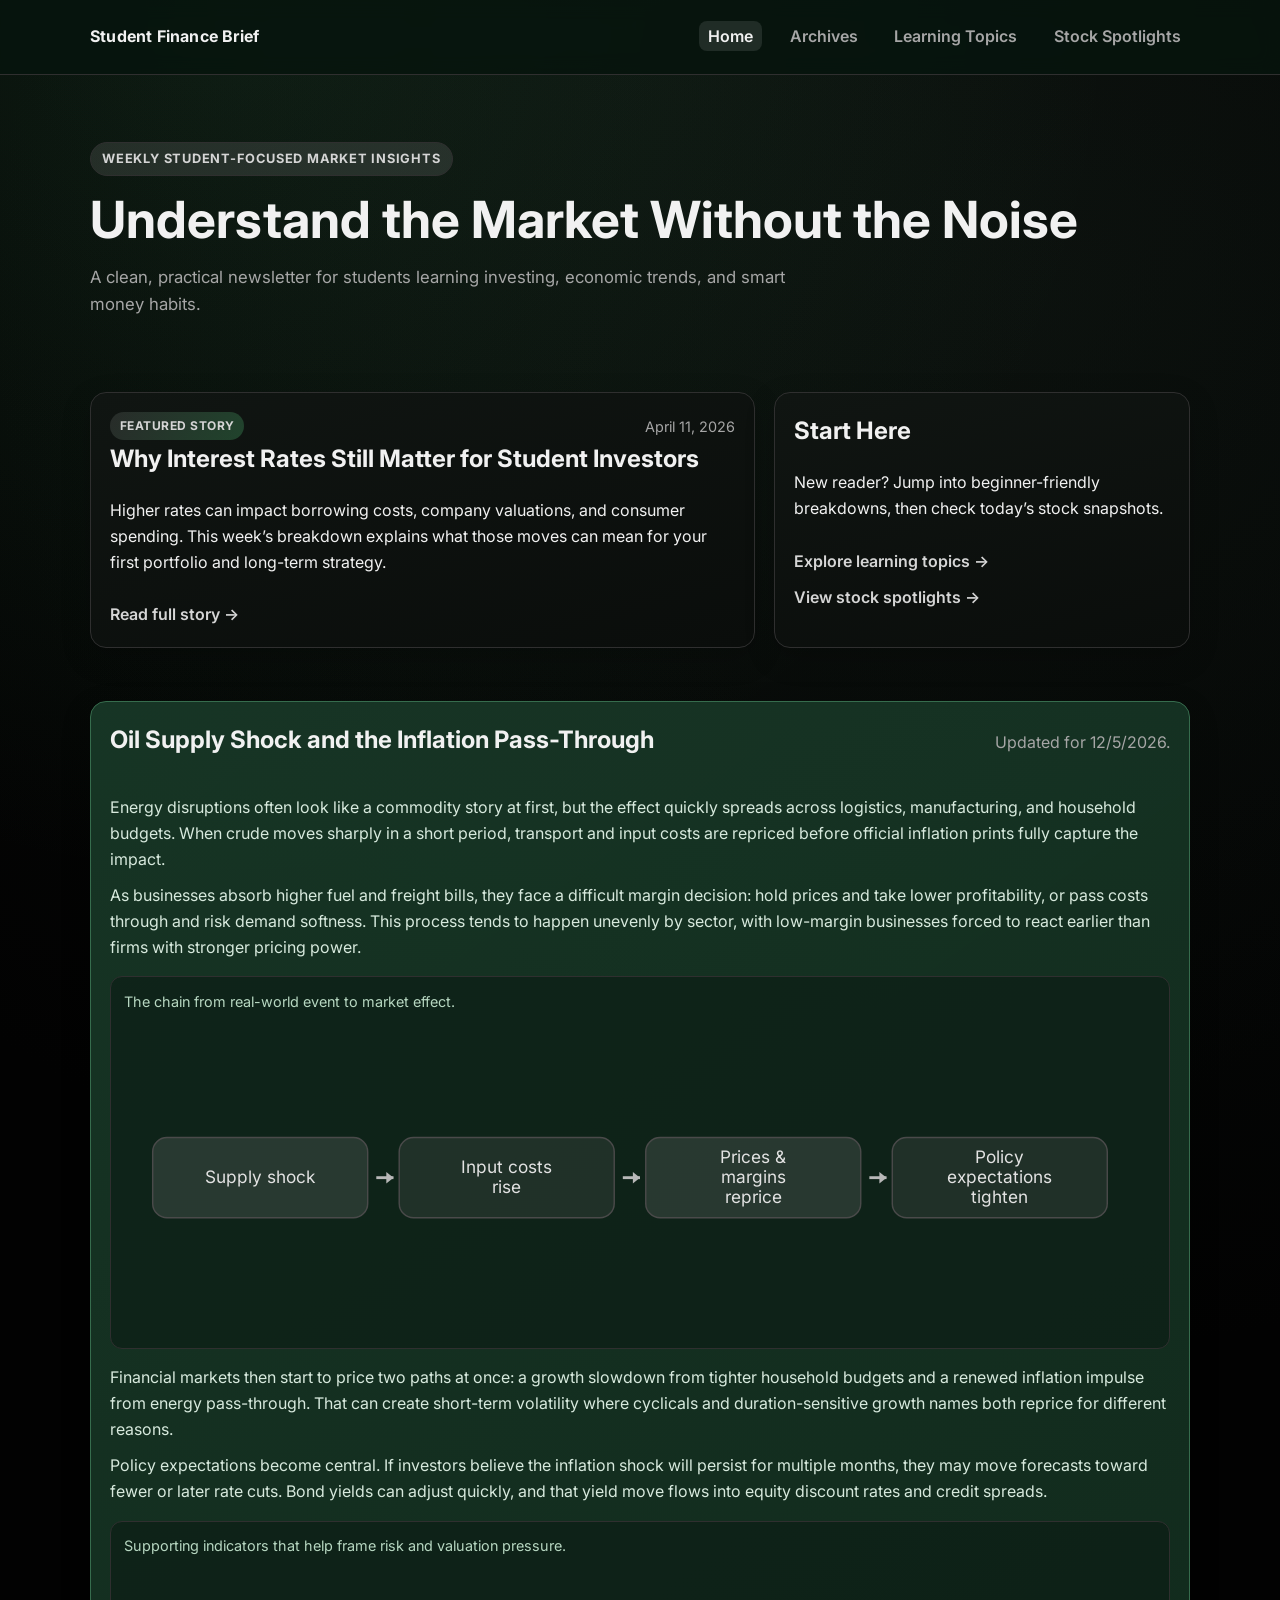
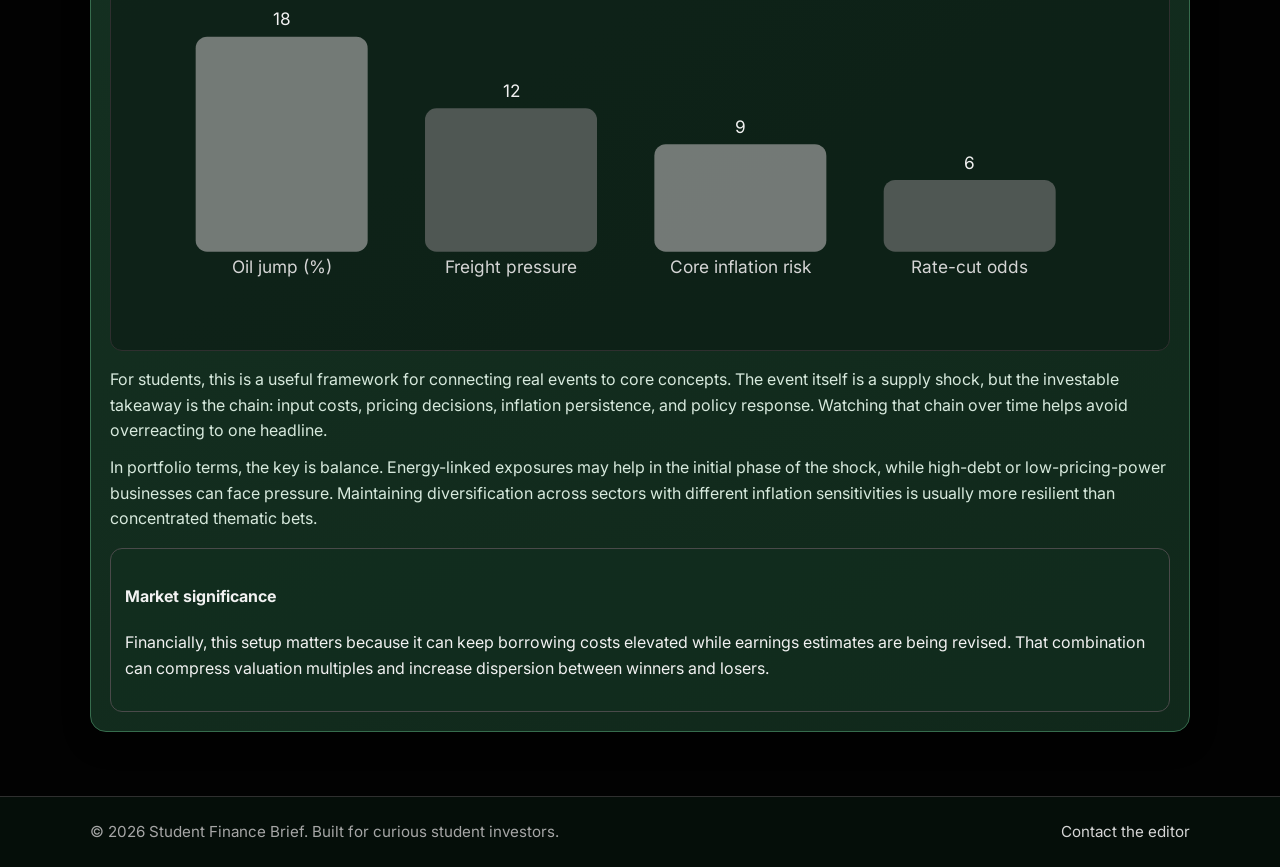
==== commit a34385f6: "Add vocab search, quote caching, direction arrows, and auto active nav - Quote caching: stock quotes" ====
--- a/index.html
+++ b/index.html
@@ -18,7 +18,7 @@
         <a class="brand" href="index.html">Student Finance Brief</a>
         <nav aria-label="Main navigation">
           <ul class="nav-links">
-            <li><a class="active" href="index.html">Home</a></li>
+            <li><a href="index.html">Home</a></li>
             <li><a href="archives.html">Archives</a></li>
             <li><a href="learning-topics.html">Learning Topics</a></li>
             <li><a href="stock-spotlights.html">Stock Spotlights</a></li>
--- a/style.css
+++ b/style.css
@@ -1,22 +1,22 @@
 :root {
-  --bg: #050706;
-  --bg-2: #0a120e;
-  --bg-3: #122018;
-  --bg-accent: #0d1a13;
-  --panel: #0d1813;
-  --panel-2: #13241c;
-  --text: #e8f7ee;
-  --muted: #9bbda8;
-  --accent: #49b36d;
-  --accent-strong: #3a9a5a;
-  --accent-soft: rgba(79, 206, 121, 0.2);
-  --teal-soft: rgba(73, 179, 109, 0.18);
-  --gold-soft: rgba(73, 179, 109, 0.1);
-  --violet-soft: rgba(19, 36, 28, 0.45);
-  --border: #2b5a40;
-  --positive: #70f5a3;
-  --negative: #ff7d8d;
-  --neutral: #b9d6c3;
+  --bg: #020202;
+  --bg-2: #070807;
+  --bg-3: #0d120f;
+  --bg-accent: #0a0d0b;
+  --panel: #0a0d0b;
+  --panel-2: #101512;
+  --text: #f1f1f1;
+  --muted: #a6a6a6;
+  --accent: #8a8a8a;
+  --accent-strong: #b5b5b5;
+  --accent-soft: rgba(150, 150, 150, 0.18);
+  --teal-soft: rgba(120, 120, 120, 0.12);
+  --gold-soft: rgba(100, 100, 100, 0.1);
+  --violet-soft: rgba(40, 40, 40, 0.45);
+  --border: #2f2f2f;
+  --positive: #d8d8d8;
+  --negative: #9c9c9c;
+  --neutral: #bdbdbd;
   --radius: 16px;
 }
 
@@ -28,8 +28,8 @@
   margin: 0;
   font-family: "Inter", system-ui, -apple-system, Segoe UI, Roboto, sans-serif;
   background:
-    radial-gradient(circle at 15% 0%, rgba(73, 179, 109, 0.12), transparent 35%),
-    radial-gradient(circle at 85% 10%, rgba(37, 69, 50, 0.22), transparent 42%),
+    radial-gradient(circle at 18% 0%, rgba(62, 164, 98, 0.12), transparent 33%),
+    radial-gradient(circle at 82% 12%, rgba(30, 49, 38, 0.22), transparent 44%),
     radial-gradient(circle at top, var(--bg-accent) 0%, var(--bg) 48%);
   color: var(--text);
   line-height: 1.6;
@@ -104,7 +104,7 @@
   border-radius: 999px;
   border: 1px solid var(--border);
   background: var(--accent-soft);
-  color: #baf2ce;
+  color: #d5d5d5;
   font-size: 0.8rem;
   font-weight: 700;
   text-transform: uppercase;
@@ -160,7 +160,7 @@
   padding: 0.28rem 0.6rem;
   border-radius: 999px;
   background: var(--accent-soft);
-  color: #baf2ce;
+  color: #d5d5d5;
   font-size: 0.75rem;
   font-weight: 700;
   letter-spacing: 0.04em;
@@ -172,7 +172,7 @@
   display: inline-block;
   margin-top: 0.7rem;
   text-decoration: none;
-  color: #baf2ce;
+  color: #d5d5d5;
   font-weight: 600;
 }
 
@@ -260,7 +260,7 @@
 }
 
 .site-footer a {
-  color: #baf2ce;
+  color: #d5d5d5;
   text-decoration: none;
 }
 
@@ -286,7 +286,7 @@
 
 .data-note {
   margin-top: 0.6rem;
-  color: #baf2ce;
+  color: #d5d5d5;
   font-size: 0.92rem;
 }
 
@@ -306,7 +306,7 @@
 
 .vocab-item h3 {
   margin: 0;
-  color: #c8ffdd;
+  color: #e0e0e0;
 }
 
 .vocab-item p {
@@ -348,6 +348,32 @@
   display: none;
 }
 
+.vocab-search-wrap {
+  margin-bottom: 1rem;
+}
+
+.vocab-search {
+  width: 100%;
+  max-width: 420px;
+  padding: 0.6rem 0.9rem;
+  background: var(--panel-2);
+  border: 1px solid var(--border);
+  border-radius: 10px;
+  color: var(--text);
+  font-size: 0.95rem;
+  font-family: inherit;
+  outline: none;
+  transition: border-color 0.2s ease;
+}
+
+.vocab-search::placeholder {
+  color: var(--muted);
+}
+
+.vocab-search:focus {
+  border-color: #4a7a5a;
+}
+
 .see-more-btn {
   margin-top: 1rem;
   border: 1px solid var(--border);
@@ -373,7 +399,7 @@
 .event-link span {
   display: inline-block;
   margin-top: 0.5rem;
-  color: #baf2ce;
+  color: #d5d5d5;
   font-weight: 600;
 }
 
@@ -425,7 +451,7 @@
 }
 
 .learn-more-list a {
-  color: #c8ffdd;
+  color: #e0e0e0;
 }
 
 @media (max-width: 900px) {
@@ -448,10 +474,10 @@
   margin: 0.35rem 0 0.8rem;
   padding: 0.3rem 0.7rem;
   border-radius: 999px;
-  border: 1px solid #3f7f60;
+  border: 1px solid #4a4a4a;
   background: var(--gold-soft);
   font-weight: 600;
-  color: #dff5c6;
+  color: #e2e2e2;
 }
 
 .diagram-wrap {
@@ -488,7 +514,7 @@
 }
 
 .accordion-hint {
-  color: #9ed8ba;
+  color: #bbbbbb;
   font-size: 0.8rem;
   font-weight: 500;
 }
@@ -501,7 +527,7 @@
 }
 
 .entry-accordion[open] {
-  box-shadow: 0 0 0 1px #3f7f60, 0 12px 28px rgba(0, 0, 0, 0.25);
+  box-shadow: 0 0 0 1px #4a4a4a, 0 12px 28px rgba(0, 0, 0, 0.25);
 }
 
 .badge {
@@ -509,7 +535,7 @@
 }
 
 .entry-accordion:nth-child(3n + 1) {
-  border-color: #3f7f60;
+  border-color: #4a4a4a;
 }
 
 .entry-accordion:nth-child(3n + 2) {
@@ -523,7 +549,7 @@
 }
 
 .learn-more-list a:hover {
-  color: #bff0cf;
+  color: #f0f0f0;
 }
 
 .long-story p {
@@ -534,7 +560,7 @@
 .financial-bottom {
   margin-top: 1rem;
   padding: 0.85rem;
-  border: 1px solid #3f7f60;
+  border: 1px solid #4a4a4a;
   border-radius: 12px;
   background: rgba(18, 45, 30, 0.6);
 }
@@ -580,3 +606,23 @@
   color: #b7d7c1;
   font-size: 0.9rem;
 }
+
+.event-graphic {
+  margin: 1rem 0;
+  padding: 0.75rem;
+  border: 1px solid var(--border);
+  border-radius: 12px;
+  background: rgba(8, 14, 11, 0.85);
+}
+
+.event-graphic svg {
+  width: 100%;
+  height: auto;
+  display: block;
+}
+
+.event-graphic figcaption {
+  margin-top: 0.45rem;
+  color: #b0d5be;
+  font-size: 0.9rem;
+}
